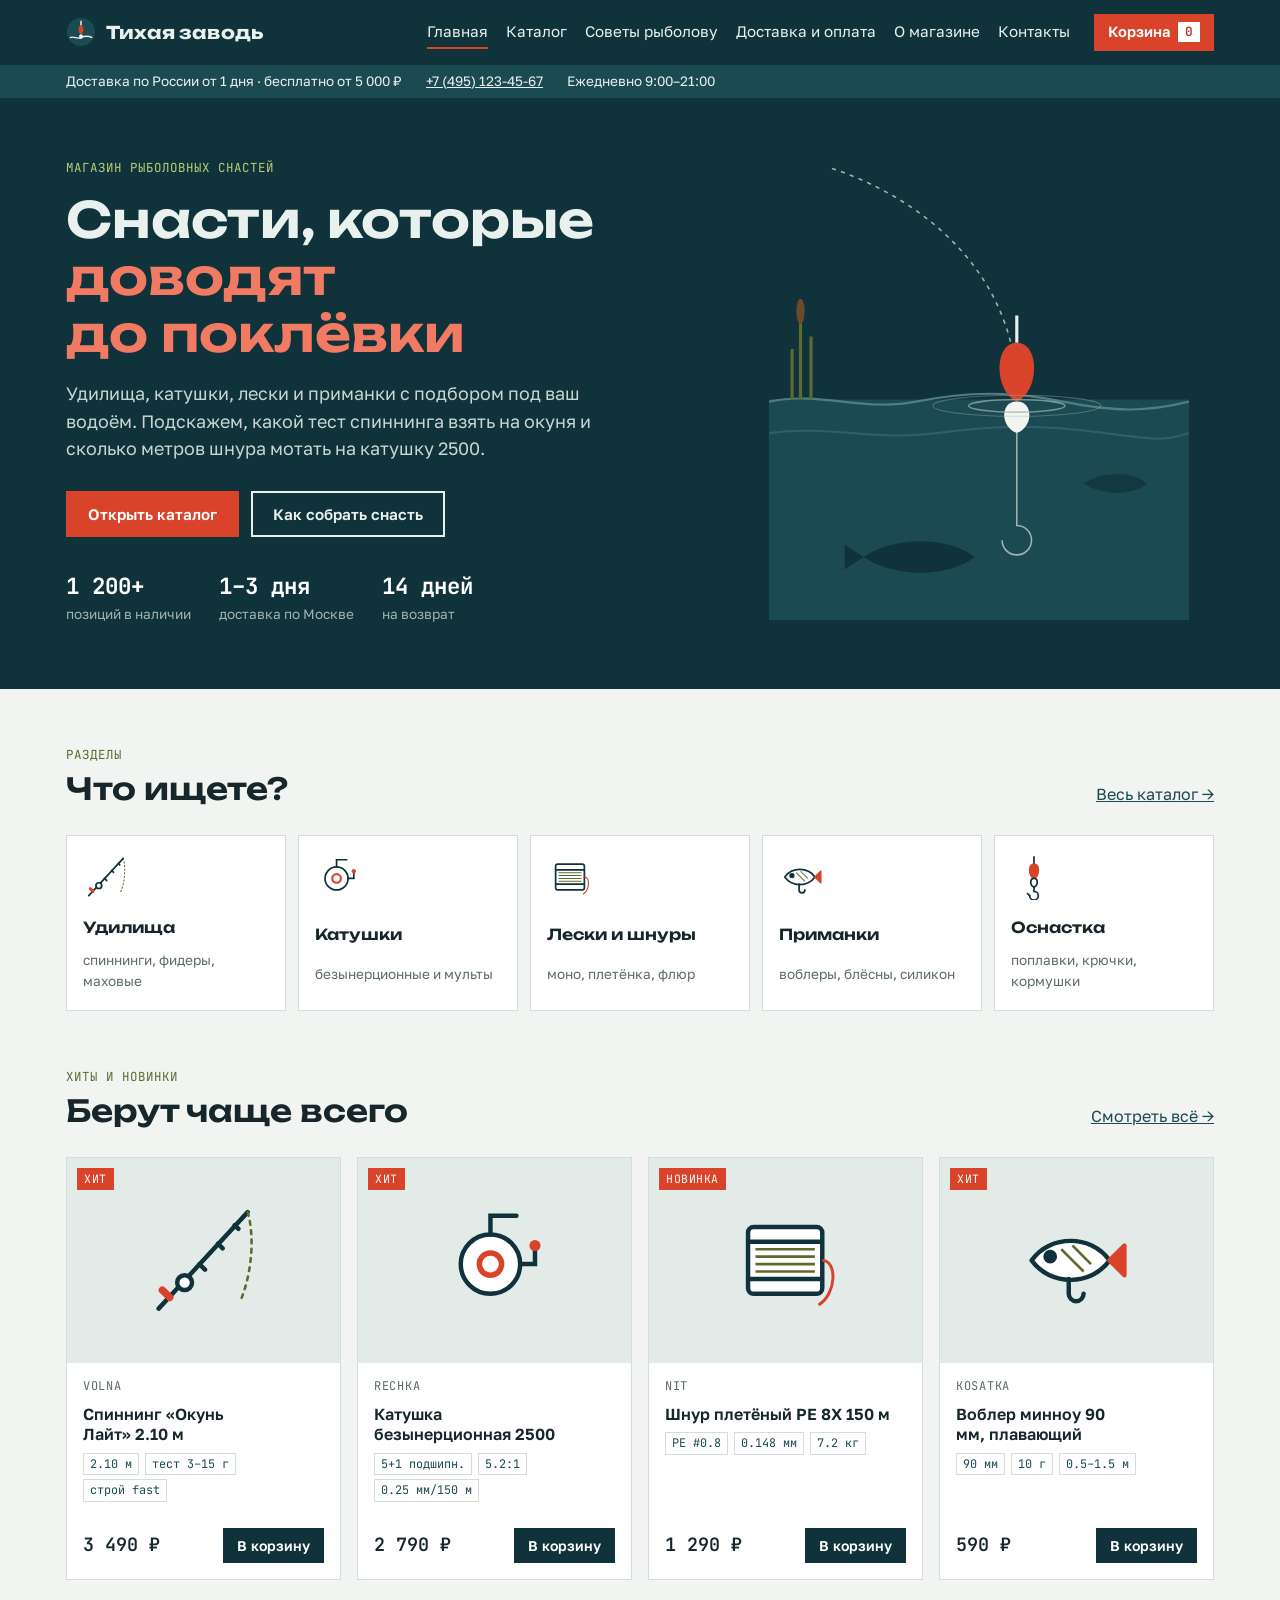
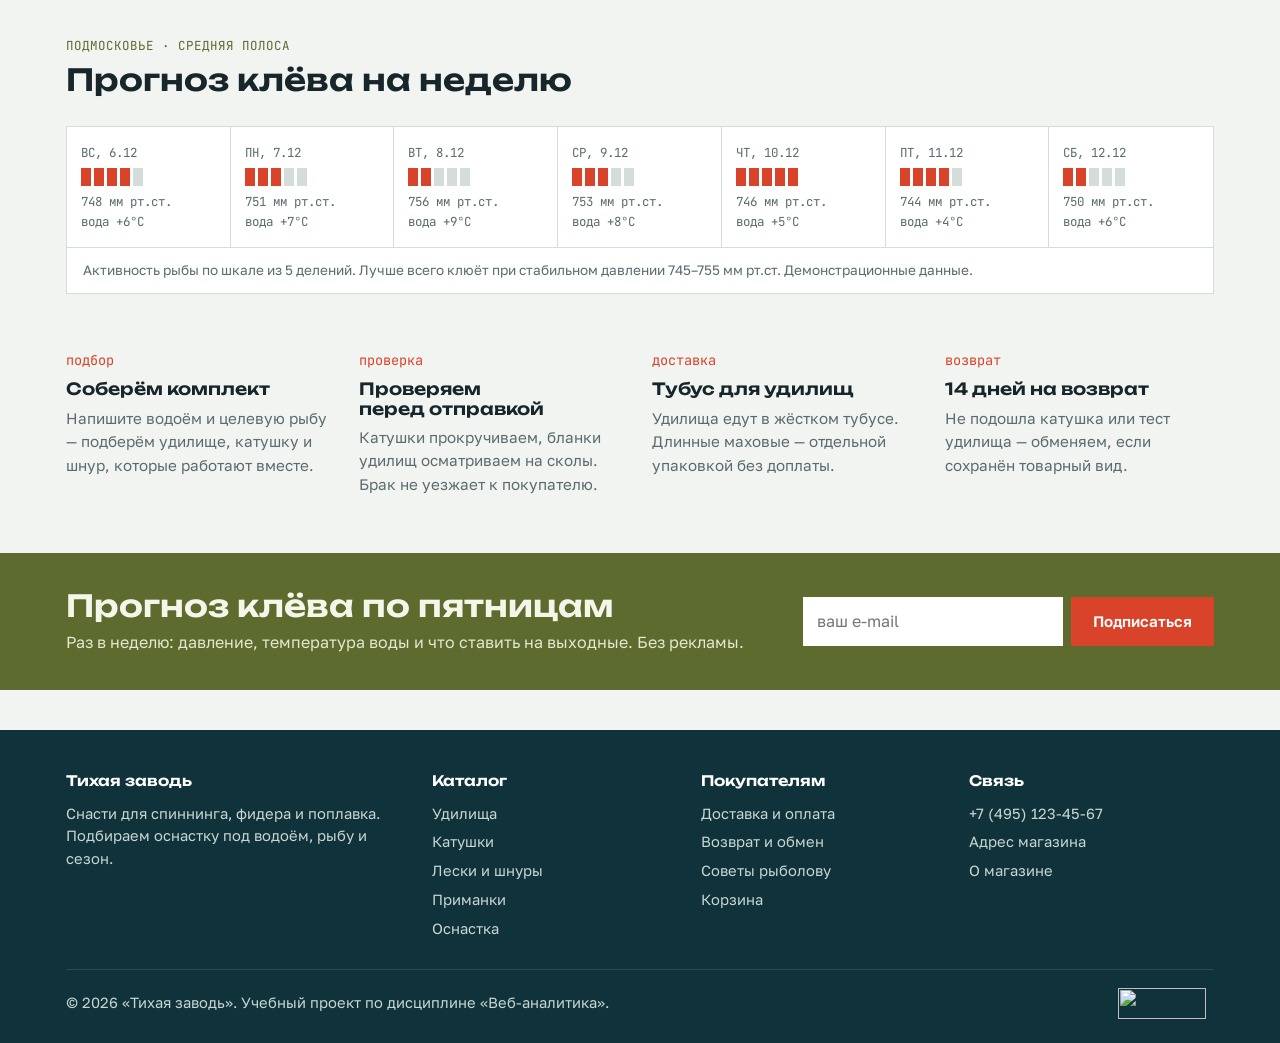
==== index.html @ aa5f996b "Add files via upload" ====
<!DOCTYPE html>
<html lang="ru">
<head>
<meta charset="utf-8">
<meta name="viewport" content="width=device-width, initial-scale=1, viewport-fit=cover">
<meta name="claude:viewport-fit-sides" content="cover">
<title>Тихая заводь — рыболовные снасти</title>
<meta name="description" content="Интернет-магазин рыболовных снастей: удилища, катушки, лески, приманки, оснастка.">
<link rel="preconnect" href="https://fonts.googleapis.com">
<link rel="preconnect" href="https://fonts.gstatic.com" crossorigin>
<link rel="stylesheet" href="https://fonts.googleapis.com/css2?family=Golos+Text:wght@400;500;600&family=JetBrains+Mono:wght@400;600&family=Unbounded:wght@600;700&display=swap">
<link rel="stylesheet" href="css/style.css">
<script src="js/analytics.js"></script>
</head>
<body>
<header class="topbar" data-analytics-block="header">
  <div class="wrap">
    <a class="logo" href="index.html"><svg viewBox="0 0 32 32" aria-hidden="true"><circle cx="16" cy="16" r="15" fill="#1b4a52"/><path d="M16 4v5" stroke="#e9f1ef" stroke-width="1.6"/><path d="M16 9c-3.5 0-3.5 8 0 9.5 3.5-1.5 3.5-9.5 0-9.5z" fill="#d9432a"/><path d="M16 18.5c-2.6 0-2.6 4.5 0 5 2.6-.5 2.6-5 0-5z" fill="#fff"/><path d="M4 22c4-2 8 2 12 0s8-2 12 0" stroke="#e9f1ef" stroke-width="1.4" fill="none"/></svg>Тихая заводь</a>
    <nav class="nav" aria-label="Основное меню"><a href="index.html" aria-current="page">Главная</a><a href="catalog.html">Каталог</a><a href="blog.html">Советы рыболову</a><a href="delivery.html">Доставка и оплата</a><a href="about.html">О магазине</a><a href="contacts.html">Контакты</a></nav>
    <a class="cart-link" href="cart.html" data-cart-link>Корзина <span class="cart-count" data-cart-count>0</span></a>
  </div>
</header>
<div class="subbar"><div class="wrap"><span>Доставка по России от 1 дня · бесплатно от 5 000 ₽</span><a href="tel:+74951234567" data-place="subbar">+7 (495) 123-45-67</a><span>Ежедневно 9:00–21:00</span></div></div>
<main>
<section class="hero" data-analytics-block="hero"><div class="wrap">
<div>
<span class="eyebrow" style="color:#b9cc7a">Магазин рыболовных снастей</span>
<h1 style="margin-top:12px">Снасти, которые <span>доводят до поклёвки</span></h1>
<p class="lead">Удилища, катушки, лески и приманки с подбором под ваш водоём. Подскажем, какой тест спиннинга взять на окуня и сколько метров шнура мотать на катушку 2500.</p>
<div class="actions"><a class="btn" href="catalog.html">Открыть каталог</a><a class="btn ghost" href="blog.html">Как собрать снасть</a></div>
<div class="hero-facts"><div><b>1 200+</b><span>позиций в наличии</span></div><div><b>1–3 дня</b><span>доставка по Москве</span></div><div><b>14 дней</b><span>на возврат</span></div></div>
</div>
<svg class="hero-art" viewBox="0 0 400 440" aria-hidden="true">
<rect x="0" y="230" width="400" height="210" fill="#1b4a52"/>
<path d="M0 232 C50 222 90 242 140 232 S230 222 280 232 S360 242 400 232" stroke="#4f7d84" stroke-width="2" fill="none"/>
<path d="M0 262 C60 254 100 270 160 262 S260 254 320 262 S380 268 400 262" stroke="#2f6068" stroke-width="2" fill="none"/>
<path d="M60 10 C150 40 230 110 236 214" stroke="#9fb4b0" stroke-width="1.5" fill="none" stroke-dasharray="4 5"/>
<g class="float-bob">
<path d="M236 150 V176" stroke="#e9f1ef" stroke-width="3"/>
<path d="M236 176 C214 176 214 222 236 232 C258 222 258 176 236 176 Z" fill="#d9432a"/>
<path d="M236 232 C220 232 220 256 236 262 C252 256 252 232 236 232 Z" fill="#f2f4f1"/>
</g>
<ellipse cx="236" cy="236" rx="46" ry="6" fill="none" stroke="#9fb4b0" stroke-width="1.5" opacity=".7"/>
<ellipse cx="236" cy="236" rx="80" ry="10" fill="none" stroke="#9fb4b0" stroke-width="1" opacity=".4"/>
<path d="M236 262 V350 a14 14 0 1 1 -14 14" stroke="#9fb4b0" stroke-width="1.5" fill="none"/>
<path d="M90 380 C120 360 170 360 196 380 C170 400 120 400 90 380 Z" fill="#10323a"/><path d="M90 380 l-18 -12 v24 Z" fill="#10323a"/>
<path d="M300 310 C318 298 346 298 360 310 C346 322 318 322 300 310 Z" fill="#10323a" opacity=".7"/>
<path d="M30 230 V150 M40 230 V170 M22 230 V182" stroke="#5d6b2f" stroke-width="3"/><ellipse cx="30" cy="146" rx="4" ry="12" fill="#6b4a2a"/>
</svg>
</div></section>

<section class="section" data-analytics-block="categories"><div class="wrap">
<div class="section-head"><div><span class="eyebrow">Разделы</span><h2>Что ищете?</h2></div><a href="catalog.html">Весь каталог →</a></div>
<div class="cats"><a class="cat" href="catalog.html#rods" data-analytics-block="category-rods"><span data-icon="rods"></span><b>Удилища</b><span>спиннинги, фидеры, маховые</span></a><a class="cat" href="catalog.html#reels" data-analytics-block="category-reels"><span data-icon="reels"></span><b>Катушки</b><span>безынерционные и мульты</span></a><a class="cat" href="catalog.html#lines" data-analytics-block="category-lines"><span data-icon="lines"></span><b>Лески и шнуры</b><span>моно, плетёнка, флюр</span></a><a class="cat" href="catalog.html#lures" data-analytics-block="category-lures"><span data-icon="lures"></span><b>Приманки</b><span>воблеры, блёсны, силикон</span></a><a class="cat" href="catalog.html#tackle" data-analytics-block="category-tackle"><span data-icon="tackle"></span><b>Оснастка</b><span>поплавки, крючки, кормушки</span></a></div>
</div></section>

<section class="section" style="padding-top:0" data-analytics-block="hits"><div class="wrap">
<div class="section-head"><div><span class="eyebrow">Хиты и новинки</span><h2>Берут чаще всего</h2></div><a href="catalog.html">Смотреть всё →</a></div>
<div class="grid" id="hits"></div>
</div></section>

<section class="section" style="padding-top:0" data-analytics-block="forecast"><div class="wrap">
<div class="section-head"><div><span class="eyebrow">Подмосковье · средняя полоса</span><h2>Прогноз клёва на неделю</h2></div></div>
<div class="forecast"><div class="forecast-row" id="forecast"></div>
<p class="forecast-note">Активность рыбы по шкале из 5 делений. Лучше всего клюёт при стабильном давлении 745–755 мм рт.ст. Демонстрационные данные.</p></div>
</div></section>

<section class="section" style="padding-top:0" data-analytics-block="perks"><div class="wrap">
<div class="perks">
<div class="perk"><span class="num">подбор</span><h3>Соберём комплект</h3><p>Напишите водоём и целевую рыбу — подберём удилище, катушку и шнур, которые работают вместе.</p></div>
<div class="perk"><span class="num">проверка</span><h3>Проверяем перед отправкой</h3><p>Катушки прокручиваем, бланки удилищ осматриваем на сколы. Брак не уезжает к покупателю.</p></div>
<div class="perk"><span class="num">доставка</span><h3>Тубус для удилищ</h3><p>Удилища едут в жёстком тубусе. Длинные маховые — отдельной упаковкой без доплаты.</p></div>
<div class="perk"><span class="num">возврат</span><h3>14 дней на возврат</h3><p>Не подошла катушка или тест удилища — обменяем, если сохранён товарный вид.</p></div>
</div></div></section>

<section class="band" data-analytics-block="subscribe"><div class="wrap">
<div><h2>Прогноз клёва по пятницам</h2><p>Раз в неделю: давление, температура воды и что ставить на выходные. Без рекламы.</p></div>
<form class="subscribe" id="subscribe-form"><input id="sub-email" aria-label="E-mail" type="email" required placeholder="ваш e-mail"><button class="btn" type="submit">Подписаться</button></form>
</div></section>
</main>
<footer class="footer" data-analytics-block="footer">
  <div class="wrap">
    <div class="footer-cols">
      <div><h4>Тихая заводь</h4><p>Снасти для спиннинга, фидера и поплавка. Подбираем оснастку под водоём, рыбу и сезон.</p></div>
      <div><h4>Каталог</h4><a href="catalog.html#rods">Удилища</a><a href="catalog.html#reels">Катушки</a><a href="catalog.html#lines">Лески и шнуры</a><a href="catalog.html#lures">Приманки</a><a href="catalog.html#tackle">Оснастка</a></div>
      <div><h4>Покупателям</h4><a href="delivery.html">Доставка и оплата</a><a href="delivery.html#return">Возврат и обмен</a><a href="blog.html">Советы рыболову</a><a href="cart.html">Корзина</a></div>
      <div><h4>Связь</h4><a href="tel:+74951234567" data-place="footer">+7 (495) 123-45-67</a><a href="contacts.html">Адрес магазина</a><a href="about.html">О магазине</a></div>
    </div>
    <div class="footer-bottom">
      <span>© 2026 «Тихая заводь». Учебный проект по дисциплине «Веб-аналитика».</span>
      <div class="counters" id="counters" aria-label="Счётчики посещаемости">
        <!--LiveInternet counter--><a href="https://www.liveinternet.ru/click" target="_blank" rel="noopener"><img id="licnt8C2A" width="88" height="31" style="border:0" title="LiveInternet: показано число просмотров за 24 часа, посетителей за 24 часа и за сегодня" src="[data-uri]" alt=""/></a><script>(function(d,s){d.getElementById("licnt8C2A").src="https://counter.yadro.ru/hit?t14.6;r"+escape(d.referrer)+((typeof(s)=="undefined")?"":";s"+s.width+"*"+s.height+"*"+(s.colorDepth?s.colorDepth:s.pixelDepth))+";u"+escape(d.URL)+";h"+escape(d.title.substring(0,150))+";"+Math.random()})(document,screen)</script><!--/LiveInternet-->
        <div id="top100_widget"></div>
      </div>
    </div>
  </div>
</footer>
<script src="js/data.js"></script>
<script src="js/main.js"></script>
</body>
</html>
---- css/style.css ----
/* Layout: тёмная «озёрная» шапка, светлая бумага, поплавково-красный акцент; жёсткие углы, сетки на grid */
:root {
  --lake: #10323a;
  --lake-2: #1b4a52;
  --reed: #5d6b2f;
  --float: #d9432a;
  --float-dark: #b5341f;
  --paper: #f2f4f1;
  --card: #ffffff;
  --ink: #17262a;
  --muted: #5b6b6e;
  --line: #d5ddda;
  --on-lake: #e9f1ef;
  --font-display: "Unbounded", "Arial Black", system-ui, sans-serif;
  --font-body: "Golos Text", "Segoe UI", system-ui, sans-serif;
  --font-mono: "JetBrains Mono", ui-monospace, Consolas, monospace;
  --wrap: 1180px;
  color-scheme: light;
}
*, *::before, *::after { box-sizing: border-box; }
html { scroll-behavior: smooth; }
@media (prefers-reduced-motion: reduce) { html { scroll-behavior: auto; } * { transition: none !important; animation: none !important; } }
body {
  margin: 0; background: var(--paper); color: var(--ink);
  font-family: var(--font-body); font-size: 16px; line-height: 1.55;
}
img, svg { max-width: 100%; }
a { color: var(--lake-2); }
a:focus-visible, button:focus-visible, input:focus-visible, select:focus-visible, textarea:focus-visible {
  outline: 3px solid var(--float); outline-offset: 2px;
}
.wrap {
  max-width: var(--wrap); margin: 0 auto;
  padding-left: max(16px, env(safe-area-inset-left, 0px));
  padding-right: max(16px, env(safe-area-inset-right, 0px));
}
h1, h2, h3 { font-family: var(--font-display); font-weight: 600; line-height: 1.15; text-wrap: balance; margin: 0; }
h1 { font-size: clamp(1.8rem, 4.5vw, 3.1rem); }
h2 { font-size: clamp(1.35rem, 2.6vw, 1.9rem); }
h3 { font-size: 1.05rem; }
p { margin: 0; }
.eyebrow { font-family: var(--font-mono); font-size: .78rem; letter-spacing: .08em; text-transform: uppercase; color: var(--reed); }
.mono { font-family: var(--font-mono); font-variant-numeric: tabular-nums; }

/* ---------- Шапка ---------- */
body::before { content: ""; position: fixed; inset: 0 0 auto; height: env(safe-area-inset-top, 0px); z-index: 10; background: var(--lake); }
.topbar { background: var(--lake); color: var(--on-lake); position: sticky; top: env(safe-area-inset-top, 0px); z-index: 5; }
.topbar .wrap { display: flex; align-items: center; gap: 24px; padding-block: 14px; flex-wrap: wrap; }
.logo { display: flex; align-items: center; gap: 10px; color: var(--on-lake); text-decoration: none; font-family: var(--font-display); font-weight: 700; font-size: 1.1rem; letter-spacing: .01em; }
.logo svg { width: 30px; height: 30px; flex: none; }
.nav { display: flex; gap: 4px 18px; flex-wrap: wrap; margin-left: auto; }
.nav a { color: var(--on-lake); text-decoration: none; font-size: .95rem; padding: 4px 0; border-bottom: 2px solid transparent; }
.nav a:hover { border-color: rgba(233,241,239,.5); }
.nav a[aria-current="page"] { border-color: var(--float); }
.cart-link { display: inline-flex; align-items: center; gap: 8px; background: var(--float); color: #fff; text-decoration: none; padding: 7px 14px; font-weight: 600; font-size: .92rem; }
.cart-link:hover { background: var(--float-dark); }
.cart-count { font-family: var(--font-mono); background: #fff; color: var(--float-dark); min-width: 22px; text-align: center; padding: 0 5px; font-size: .8rem; }
.subbar { background: var(--lake-2); color: var(--on-lake); font-size: .85rem; }
.subbar .wrap { display: flex; gap: 8px 24px; flex-wrap: wrap; padding-block: 6px; }
.subbar a { color: var(--on-lake); }

/* ---------- Общие блоки ---------- */
main { display: block; }
.section { padding-block: 56px; }
.section-head { display: flex; align-items: end; justify-content: space-between; gap: 16px; flex-wrap: wrap; margin-bottom: 28px; }
.section-head > div { display: grid; gap: 8px; }
.page-head { background: var(--lake); color: var(--on-lake); }
.page-head .wrap { padding-block: 44px 40px; display: grid; gap: 12px; }
.page-head .eyebrow { color: #b9cc7a; }
.page-head p { max-width: 62ch; color: #c8d6d3; }
.crumbs { font-size: .85rem; color: #9fb4b0; }
.crumbs a { color: #c8d6d3; }

.btn { display: inline-flex; align-items: center; justify-content: center; gap: 8px; font: 600 .95rem var(--font-body); padding: 12px 20px; border: 2px solid var(--float); background: var(--float); color: #fff; text-decoration: none; cursor: pointer; }
.btn:hover { background: var(--float-dark); border-color: var(--float-dark); }
.btn.ghost { background: transparent; color: inherit; border-color: currentColor; }
.btn.ghost:hover { background: rgba(255,255,255,.08); }
.btn.small { padding: 8px 14px; font-size: .88rem; }

/* ---------- Главная ---------- */
.hero { background: var(--lake); color: var(--on-lake); position: relative; overflow: hidden; }
.hero .wrap { display: grid; grid-template-columns: 1.15fr .85fr; gap: 40px; align-items: center; padding-block: 56px 64px; }
.hero h1 span { color: #f07a62; }
.hero p.lead { font-size: 1.12rem; color: #c8d6d3; max-width: 52ch; margin-top: 18px; }
.hero .actions { display: flex; gap: 12px; flex-wrap: wrap; margin-top: 28px; }
.hero-art { width: 100%; max-width: 420px; justify-self: center; aspect-ratio: 1 / 1.1; }
.hero-art .float-bob { animation: bob 3.2s ease-in-out infinite; transform-origin: 50% 50%; }
@keyframes bob { 0%,100% { transform: translateY(0); } 50% { transform: translateY(7px); } }
.hero-facts { display: flex; gap: 28px; flex-wrap: wrap; margin-top: 32px; }
.hero-facts div { display: grid; }
.hero-facts b { font-family: var(--font-mono); font-size: 1.4rem; color: #fff; font-variant-numeric: tabular-nums; }
.hero-facts span { font-size: .85rem; color: #9fb4b0; }

.cats { display: grid; grid-template-columns: repeat(5, 1fr); gap: 12px; }
.cat { background: var(--card); border: 1px solid var(--line); padding: 18px 16px; text-decoration: none; color: var(--ink); display: grid; gap: 10px; transition: border-color .15s, transform .15s; }
.cat:hover { border-color: var(--lake-2); transform: translateY(-2px); }
.cat svg { width: 46px; height: 46px; }
.cat b { font-family: var(--font-display); font-weight: 600; font-size: .95rem; }
.cat span { font-size: .85rem; color: var(--muted); }

.forecast { background: var(--card); border: 1px solid var(--line); }
.forecast-row { display: grid; grid-template-columns: repeat(7, minmax(92px, 1fr)); overflow-x: auto; }
.fday { padding: 16px 14px; border-right: 1px solid var(--line); display: grid; gap: 6px; }
.fday:last-child { border-right: 0; }
.fday .d { font-family: var(--font-mono); font-size: .78rem; color: var(--muted); text-transform: uppercase; }
.fday .bite { display: flex; gap: 3px; }
.fday .bite i { width: 10px; height: 18px; background: var(--line); display: block; }
.fday .bite i.on { background: var(--float); }
.fday .meta { font-family: var(--font-mono); font-size: .78rem; color: var(--muted); font-variant-numeric: tabular-nums; }
.forecast-note { padding: 12px 16px; border-top: 1px solid var(--line); font-size: .85rem; color: var(--muted); }

.perks { display: grid; grid-template-columns: repeat(4, 1fr); gap: 24px; }
.perk { display: grid; gap: 8px; align-content: start; }
.perk .num { font-family: var(--font-mono); color: var(--float); font-size: .85rem; }
.perk p { color: var(--muted); font-size: .95rem; }

.band { background: var(--reed); color: #f4f6ea; }
.band .wrap { display: grid; grid-template-columns: 1fr auto; gap: 24px; align-items: center; padding-block: 36px; }
.band p { color: #e3e8cf; margin-top: 6px; }
.subscribe { display: flex; gap: 8px; flex-wrap: wrap; }
.subscribe input { padding: 12px 14px; border: 0; min-width: 0; width: 260px; max-width: 100%; font: inherit; }

/* ---------- Карточки товаров ---------- */
.grid { display: grid; grid-template-columns: repeat(auto-fill, minmax(240px, 1fr)); gap: 16px; }
.product { background: var(--card); border: 1px solid var(--line); display: grid; grid-template-rows: auto 1fr auto; }
.product .pic { background: #e3ebe8; aspect-ratio: 4 / 3; display: grid; place-items: center; position: relative; }
.product .pic svg { width: 58%; height: 58%; }
.product .tag { position: absolute; top: 10px; left: 10px; background: var(--float); color: #fff; font-family: var(--font-mono); font-size: .72rem; padding: 2px 7px; text-transform: uppercase; letter-spacing: .05em; }
.product .body { padding: 14px 16px; display: grid; gap: 8px; align-content: start; }
.product .brand { font-family: var(--font-mono); font-size: .75rem; color: var(--muted); text-transform: uppercase; letter-spacing: .06em; }
.product h3 { font-family: var(--font-body); font-weight: 600; font-size: 1rem; line-height: 1.3; }
.specs { display: flex; flex-wrap: wrap; gap: 4px 6px; }
.specs span { font-family: var(--font-mono); font-size: .74rem; border: 1px solid var(--line); padding: 1px 6px; color: var(--lake-2); font-variant-numeric: tabular-nums; }
.product .foot { display: flex; align-items: center; justify-content: space-between; gap: 10px; padding: 12px 16px 16px; }
.price { font-family: var(--font-mono); font-weight: 600; font-size: 1.15rem; font-variant-numeric: tabular-nums; }
.add-btn { font: 600 .88rem var(--font-body); background: var(--lake); color: #fff; border: 0; padding: 9px 14px; cursor: pointer; }
.add-btn:hover { background: var(--lake-2); }
.add-btn.added { background: var(--reed); }

.filters { display: flex; flex-wrap: wrap; gap: 8px; margin-bottom: 20px; }
.filters a { text-decoration: none; color: var(--ink); border: 1px solid var(--line); background: var(--card); padding: 7px 14px; font-size: .92rem; }
.filters a.active { background: var(--lake); border-color: var(--lake); color: #fff; }
.toolbar { display: flex; justify-content: space-between; align-items: center; gap: 12px; flex-wrap: wrap; margin-bottom: 16px; color: var(--muted); font-size: .9rem; }
.toolbar select { font: inherit; padding: 6px 8px; border: 1px solid var(--line); background: var(--card); }

/* ---------- Корзина / формы ---------- */
.two-col { display: grid; grid-template-columns: 1.4fr 1fr; gap: 32px; align-items: start; }
.two-col > * { min-width: 0; }
.table-wrap { overflow-x: auto; background: var(--card); border: 1px solid var(--line); }
table { width: 100%; border-collapse: collapse; font-size: .95rem; }
th, td { text-align: left; padding: 12px 10px; border-bottom: 1px solid var(--line); vertical-align: middle; }
th { font-family: var(--font-mono); font-size: .75rem; text-transform: uppercase; letter-spacing: .06em; color: var(--muted); font-weight: 500; }
td.num, th.num { text-align: right; font-family: var(--font-mono); font-variant-numeric: tabular-nums; white-space: nowrap; }
.qty { display: inline-flex; align-items: center; border: 1px solid var(--line); }
.qty button { width: 30px; height: 30px; border: 0; background: var(--paper); cursor: pointer; font-size: 1rem; }
.qty span { min-width: 32px; text-align: center; font-family: var(--font-mono); }
.rm { background: none; border: 0; color: var(--float-dark); cursor: pointer; font-size: .85rem; text-decoration: underline; }
.total-row td { font-weight: 600; border-bottom: 0; }
.empty { padding: 32px; text-align: center; color: var(--muted); display: grid; gap: 14px; justify-items: center; }

.panel { background: var(--card); border: 1px solid var(--line); padding: 22px; display: grid; gap: 14px; }
.field { display: grid; gap: 5px; }
.field label { font-size: .85rem; font-weight: 600; }
.field input, .field select, .field textarea { font: inherit; padding: 10px 12px; border: 1px solid #b9c6c2; background: #fff; width: 100%; }
.field textarea { min-height: 90px; resize: vertical; }
.radio-row { display: grid; gap: 8px; }
.radio-row input { width: auto; flex: none; margin: 0; }
.radio-row label { display: flex; gap: 8px; align-items: center; font-weight: 400; font-size: .95rem; }
.form-note { font-size: .82rem; color: var(--muted); }
.success { background: #e8efd8; border: 1px solid #b8c88a; padding: 14px 16px; color: #3d4a17; }
.error-msg { color: var(--float-dark); font-size: .85rem; }

/* ---------- Текстовые страницы ---------- */
.prose { max-width: 70ch; display: grid; gap: 14px; }
.prose h2 { margin-top: 18px; }
.prose ul { margin: 0; padding-left: 20px; display: grid; gap: 6px; }
.articles { display: grid; grid-template-columns: 240px 1fr; gap: 40px; align-items: start; }
.articles > * { min-width: 0; }
.toc { position: sticky; top: 90px; display: grid; gap: 4px; border-left: 2px solid var(--line); padding-left: 14px; }
.toc a { text-decoration: none; color: var(--muted); font-size: .92rem; padding: 3px 0; }
.toc a:hover { color: var(--ink); }
.article { background: var(--card); border: 1px solid var(--line); padding: 28px; display: grid; gap: 12px; scroll-margin-top: 90px; }
.article + .article { margin-top: 18px; }
.article .meta { font-family: var(--font-mono); font-size: .78rem; color: var(--muted); }
.callout { border-left: 3px solid var(--reed); background: #eef2e4; padding: 12px 16px; font-size: .95rem; }

.cards-3 { display: grid; grid-template-columns: repeat(3, 1fr); gap: 16px; }
.info-card { background: var(--card); border: 1px solid var(--line); padding: 22px; display: grid; gap: 8px; align-content: start; }
.info-card .mono { color: var(--float-dark); font-weight: 600; }
details { background: var(--card); border: 1px solid var(--line); padding: 14px 18px; }
details + details { margin-top: 8px; }
summary { cursor: pointer; font-weight: 600; }
details p { margin-top: 10px; color: var(--muted); }

.contact-list { display: grid; gap: 14px; }
.contact-list div { display: grid; gap: 2px; }
.contact-list span { font-size: .8rem; color: var(--muted); text-transform: uppercase; letter-spacing: .06em; font-family: var(--font-mono); }
.contact-list a, .contact-list b { font-size: 1.1rem; font-weight: 600; color: var(--ink); text-decoration: none; }
.map { background: #dfe8e5; border: 1px solid var(--line); aspect-ratio: 16 / 9; width: 100%; display: block; }
.timeline { display: grid; gap: 0; border-left: 2px solid var(--line); margin-left: 6px; }
.timeline div { padding: 0 0 22px 22px; position: relative; display: grid; gap: 4px; }
.timeline div::before { content: ""; position: absolute; left: -7px; top: 5px; width: 12px; height: 12px; background: var(--float); border-radius: 50%; }
.timeline b { font-family: var(--font-mono); }

/* ---------- Подвал ---------- */
.footer { background: var(--lake); color: #c8d6d3; margin-top: 40px; font-size: .92rem; }
.footer .wrap { padding-block: 40px 24px; display: grid; gap: 28px; }
.footer-cols { display: grid; grid-template-columns: 1.4fr 1fr 1fr 1fr; gap: 24px; }
.footer-cols > div { display: grid; gap: 6px; align-content: start; }
.footer h4 { margin: 0 0 4px; font-family: var(--font-display); font-weight: 600; font-size: .9rem; color: #fff; }
.footer a { color: #c8d6d3; text-decoration: none; }
.footer a:hover { color: #fff; text-decoration: underline; }
.footer-bottom { display: flex; justify-content: space-between; align-items: center; gap: 16px; flex-wrap: wrap; border-top: 1px solid rgba(255,255,255,.12); padding-top: 18px; }
.counters { display: flex; gap: 8px; align-items: center; flex-wrap: wrap; min-height: 31px; }
.counters a, .counters img { display: block; }
.counters .slot { width: 88px; height: 31px; border: 1px dashed rgba(255,255,255,.3); display: grid; place-items: center; font-family: var(--font-mono); font-size: .62rem; color: #9fb4b0; text-align: center; line-height: 1.1; }

.toast { position: fixed; right: max(16px, env(safe-area-inset-right, 0px)); bottom: calc(16px + env(safe-area-inset-bottom, 0px)); background: var(--ink); color: #fff; padding: 12px 16px; font-size: .9rem; z-index: 20; max-width: calc(100% - 32px); }

/* ---------- Адаптив ---------- */
@media (max-width: 960px) {
  .hero .wrap, .two-col, .articles { grid-template-columns: 1fr; }
  .hero-art { max-width: 260px; }
  .cats { grid-template-columns: repeat(3, 1fr); }
  .perks, .footer-cols { grid-template-columns: repeat(2, 1fr); }
  .cards-3 { grid-template-columns: 1fr; }
  .band .wrap { grid-template-columns: 1fr; }
  .toc { position: static; }
}
@media (max-width: 560px) {
  .topbar .wrap { gap: 10px 16px; }
  .nav { margin-left: 0; width: 100%; order: 3; }
  .cats { grid-template-columns: repeat(2, 1fr); }
  .perks, .footer-cols { grid-template-columns: 1fr; }
  .section { padding-block: 40px; }
  .article { padding: 20px; }
}
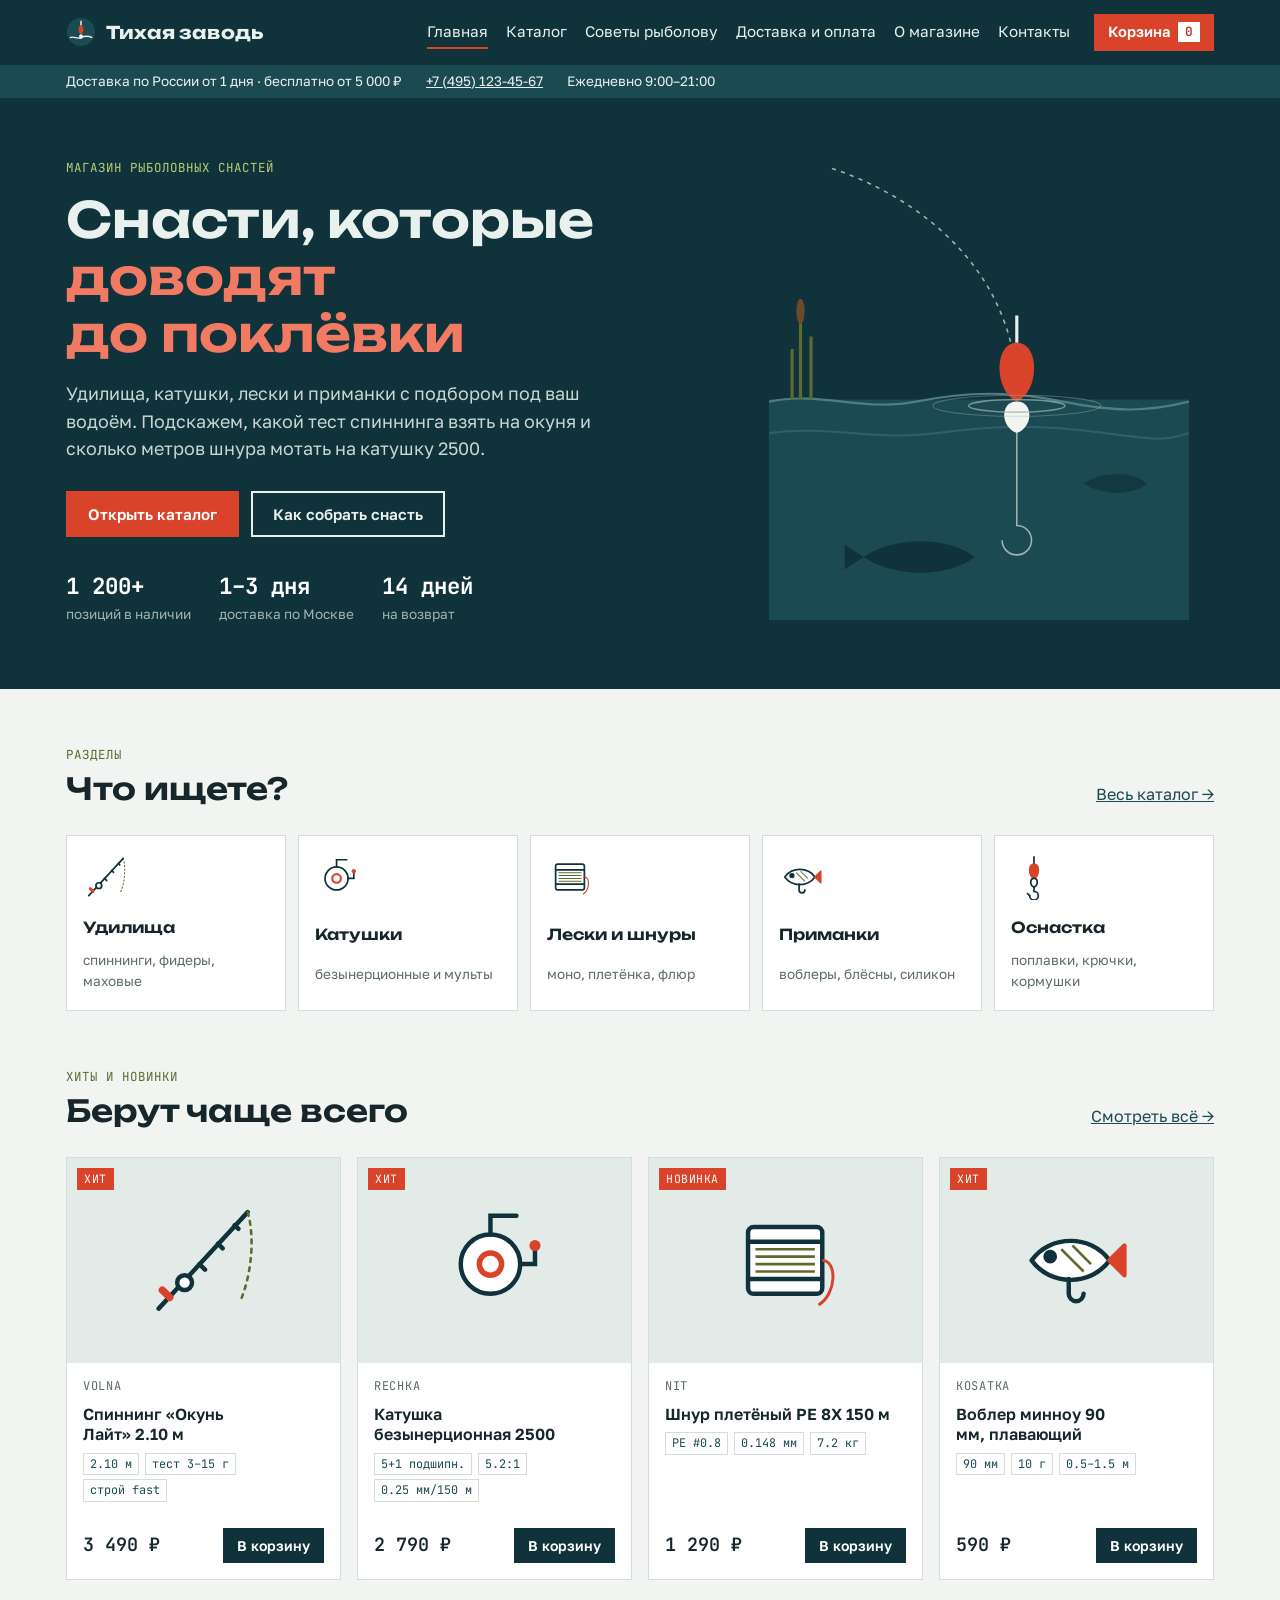
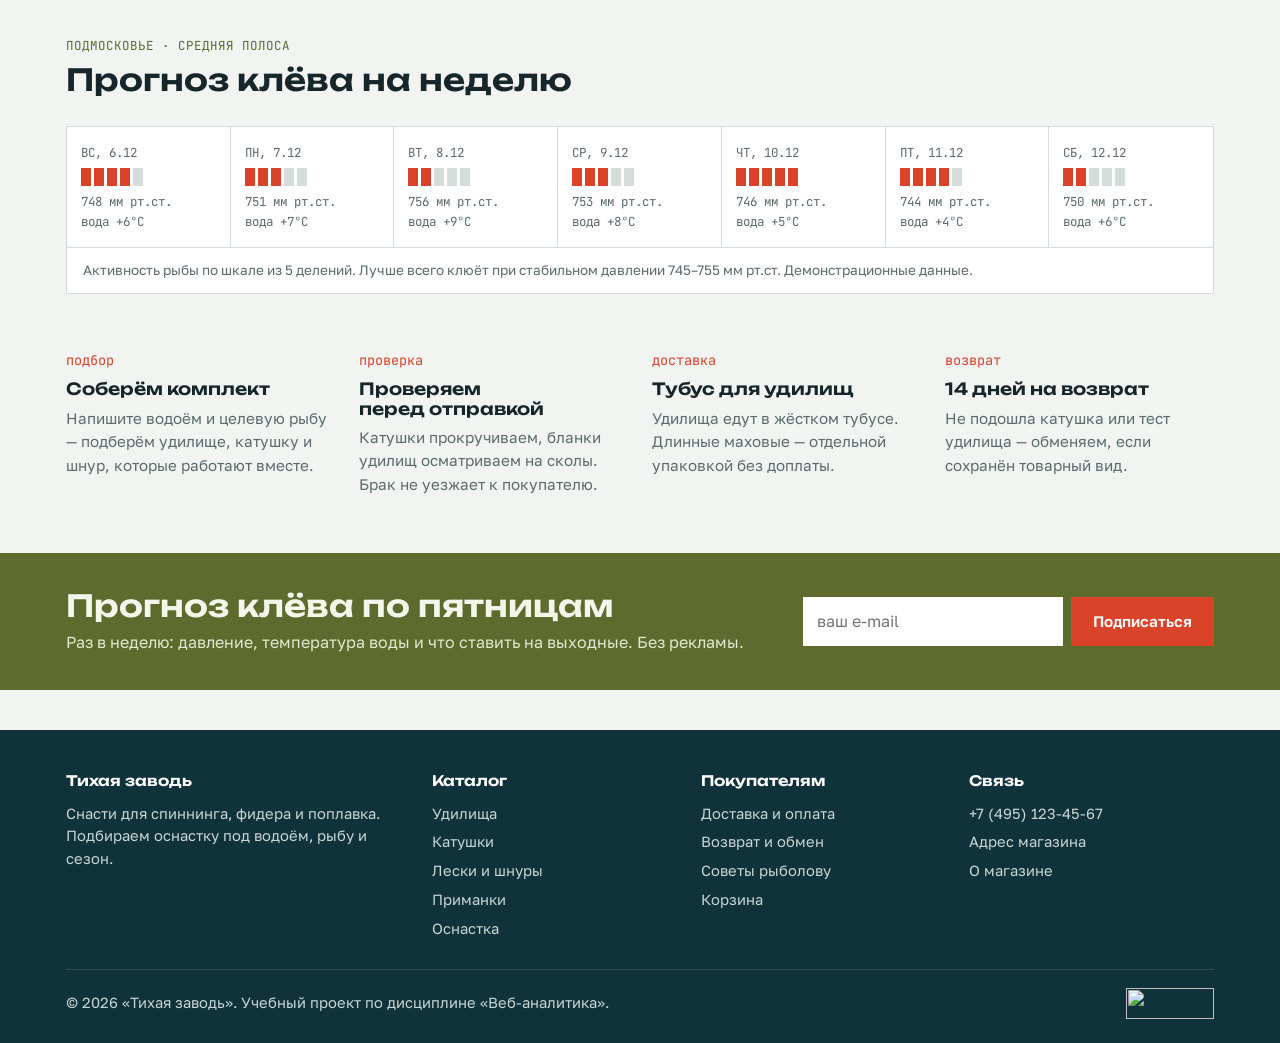
==== commit 01a5d8e2: "Add files via upload" ====
--- a/index.html
+++ b/index.html
@@ -13,6 +13,37 @@
 <script src="js/analytics.js"></script>
 </head>
 <body>
+<!-- Top100 (Kraken) Counter -->
+<script>
+    (function (w, d, c) {
+    (w[c] = w[c] || []).push(function() {
+        var options = {
+            project: 7753172,
+            attributes_dataset: [ "analytics-block" ],
+            trackHashes: true,
+        };
+        try {
+            w.top100Counter = new top100(options);
+        } catch(e) { }
+    });
+    var n = d.getElementsByTagName("script")[0],
+    s = d.createElement("script"),
+    f = function () { n.parentNode.insertBefore(s, n); };
+    s.type = "text/javascript";
+    s.async = true;
+    s.src =
+    (d.location.protocol == "https:" ? "https:" : "http:") +
+    "//st.top100.ru/top100/top100.js";
+
+    if (w.opera == "[object Opera]") {
+    d.addEventListener("DOMContentLoaded", f, false);
+} else { f(); }
+})(window, document, "_top100q");
+</script>
+<noscript>
+  <img src="//counter.rambler.ru/top100.cnt?pid=7753172" alt="Топ-100" />
+</noscript>
+<!-- END Top100 (Kraken) Counter -->
 <header class="topbar" data-analytics-block="header">
   <div class="wrap">
     <a class="logo" href="index.html"><svg viewBox="0 0 32 32" aria-hidden="true"><circle cx="16" cy="16" r="15" fill="#1b4a52"/><path d="M16 4v5" stroke="#e9f1ef" stroke-width="1.6"/><path d="M16 9c-3.5 0-3.5 8 0 9.5 3.5-1.5 3.5-9.5 0-9.5z" fill="#d9432a"/><path d="M16 18.5c-2.6 0-2.6 4.5 0 5 2.6-.5 2.6-5 0-5z" fill="#fff"/><path d="M4 22c4-2 8 2 12 0s8-2 12 0" stroke="#e9f1ef" stroke-width="1.4" fill="none"/></svg>Тихая заводь</a>
@@ -89,8 +120,16 @@
     <div class="footer-bottom">
       <span>© 2026 «Тихая заводь». Учебный проект по дисциплине «Веб-аналитика».</span>
       <div class="counters" id="counters" aria-label="Счётчики посещаемости">
-        <!--LiveInternet counter--><a href="https://www.liveinternet.ru/click" target="_blank" rel="noopener"><img id="licnt8C2A" width="88" height="31" style="border:0" title="LiveInternet: показано число просмотров за 24 часа, посетителей за 24 часа и за сегодня" src="[data-uri]" alt=""/></a><script>(function(d,s){d.getElementById("licnt8C2A").src="https://counter.yadro.ru/hit?t14.6;r"+escape(d.referrer)+((typeof(s)=="undefined")?"":";s"+s.width+"*"+s.height+"*"+(s.colorDepth?s.colorDepth:s.pixelDepth))+";u"+escape(d.URL)+";h"+escape(d.title.substring(0,150))+";"+Math.random()})(document,screen)</script><!--/LiveInternet-->
-        <div id="top100_widget"></div>
+        <!--LiveInternet counter--><a href="https://www.liveinternet.ru/click"
+target="_blank"><img id="licntB48A" width="88" height="31" style="border:0" 
+title="LiveInternet: показано число просмотров и посетителей за 24 часа"
+src="[data-uri]"
+alt=""/></a><script>(function(d,s){d.getElementById("licntB48A").src=
+"https://counter.yadro.ru/hit?t52.6;r"+escape(d.referrer)+
+((typeof(s)=="undefined")?"":";s"+s.width+"*"+s.height+"*"+
+(s.colorDepth?s.colorDepth:s.pixelDepth))+";u"+escape(d.URL)+
+";h"+escape(d.title.substring(0,150))+";"+Math.random()})
+(document,screen)</script><!--/LiveInternet-->
       </div>
     </div>
   </div>
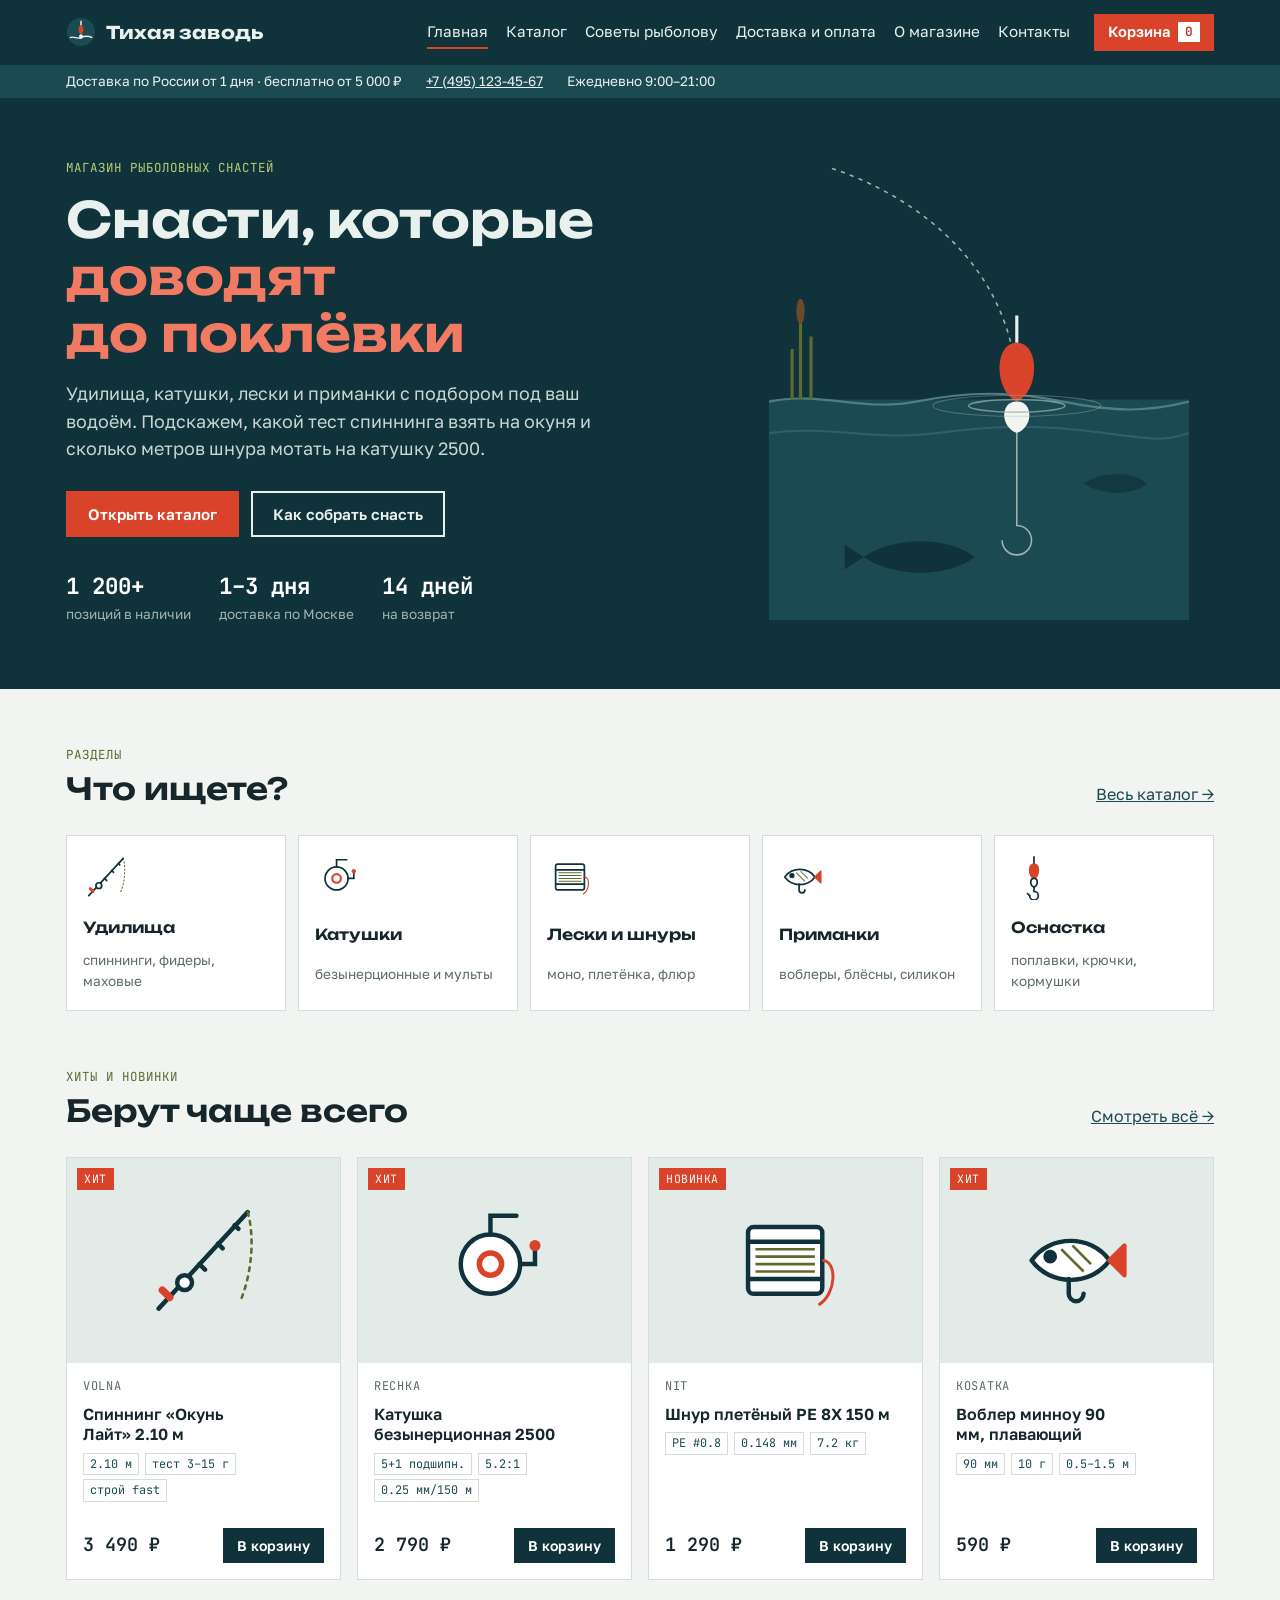
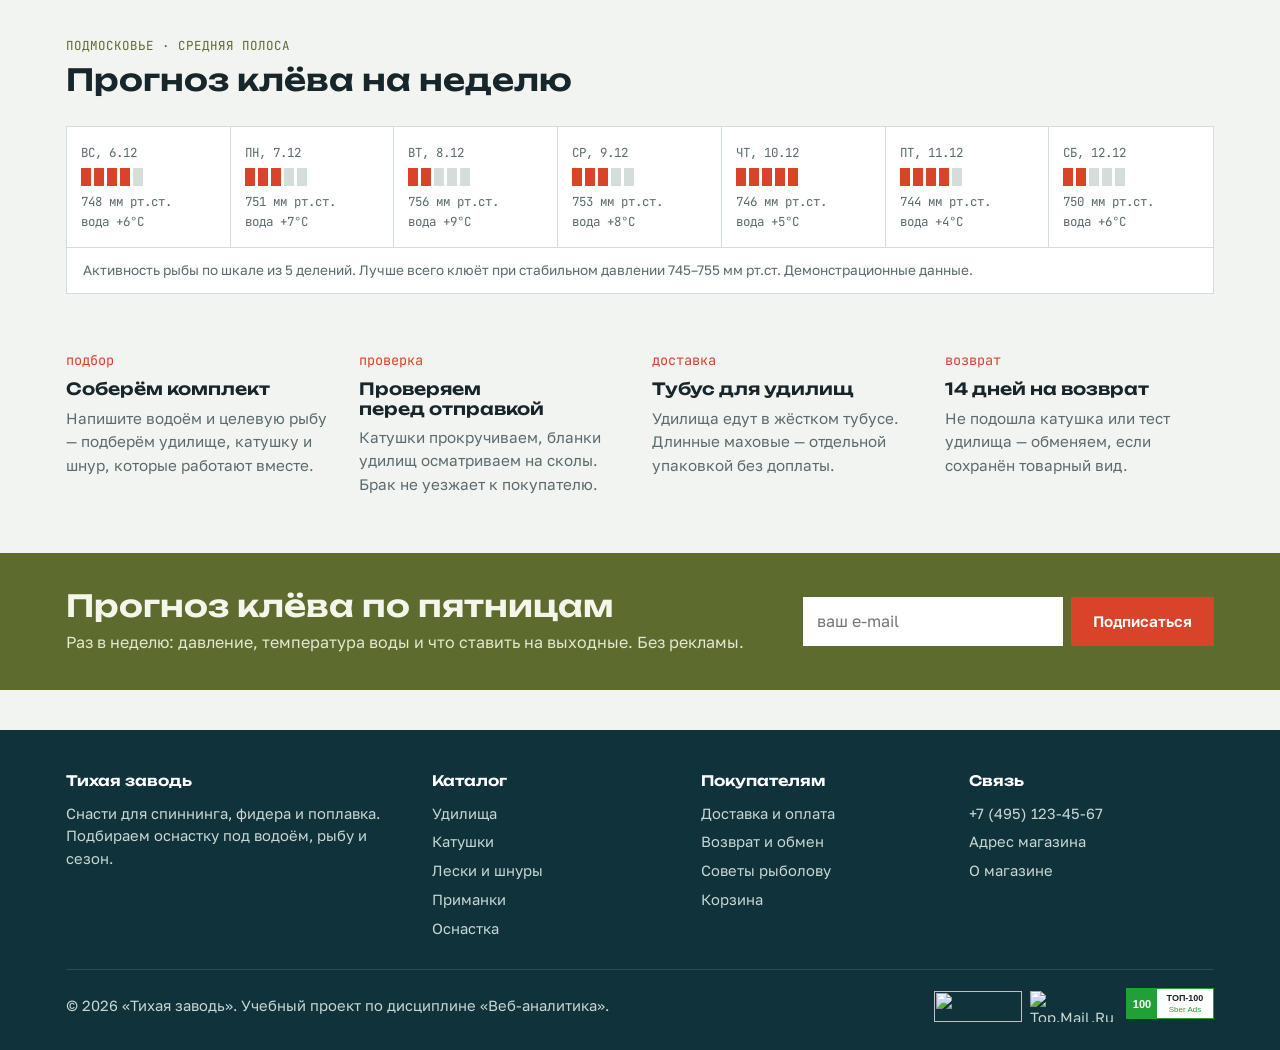
==== commit 57d5e725: "Add files via upload" ====
--- a/index.html
+++ b/index.html
@@ -44,6 +44,20 @@
   <img src="//counter.rambler.ru/top100.cnt?pid=7753172" alt="Топ-100" />
 </noscript>
 <!-- END Top100 (Kraken) Counter -->
+<!-- Top.Mail.Ru counter -->
+<script type="text/javascript">
+var _tmr = window._tmr || (window._tmr = []);
+_tmr.push({id: "3807149", type: "pageView", start: (new Date()).getTime()});
+(function (d, w, id) {
+  if (d.getElementById(id)) return;
+  var ts = d.createElement("script"); ts.type = "text/javascript"; ts.async = true; ts.id = id;
+  ts.src = "https://top-fwz1.mail.ru/js/code.js";
+  var f = function () {var s = d.getElementsByTagName("script")[0]; s.parentNode.insertBefore(ts, s);};
+  if (w.opera == "[object Opera]") { d.addEventListener("DOMContentLoaded", f, false); } else { f(); }
+})(document, window, "tmr-code");
+</script>
+<noscript><div><img src="https://top-fwz1.mail.ru/counter?id=3807149;js=na" style="position:absolute;left:-9999px;" alt="Top.Mail.Ru" /></div></noscript>
+<!-- /Top.Mail.Ru counter -->
 <header class="topbar" data-analytics-block="header">
   <div class="wrap">
     <a class="logo" href="index.html"><svg viewBox="0 0 32 32" aria-hidden="true"><circle cx="16" cy="16" r="15" fill="#1b4a52"/><path d="M16 4v5" stroke="#e9f1ef" stroke-width="1.6"/><path d="M16 9c-3.5 0-3.5 8 0 9.5 3.5-1.5 3.5-9.5 0-9.5z" fill="#d9432a"/><path d="M16 18.5c-2.6 0-2.6 4.5 0 5 2.6-.5 2.6-5 0-5z" fill="#fff"/><path d="M4 22c4-2 8 2 12 0s8-2 12 0" stroke="#e9f1ef" stroke-width="1.4" fill="none"/></svg>Тихая заводь</a>
@@ -130,6 +144,8 @@
 (s.colorDepth?s.colorDepth:s.pixelDepth))+";u"+escape(d.URL)+
 ";h"+escape(d.title.substring(0,150))+";"+Math.random()})
 (document,screen)</script><!--/LiveInternet-->
+        <!-- Top.Mail.Ru logo --><a href="https://top-fwz1.mail.ru/jump?from=3807149" target="_blank" rel="noopener"><img src="https://top-fwz1.mail.ru/counter?id=3807149;t=479;l=1" height="31" width="88" alt="Top.Mail.Ru" style="border:0;" /></a><!-- /Top.Mail.Ru logo -->
+        <!-- Top100 button --><a href="https://top100.rambler.ru/navi/7753172/" target="_blank" rel="noopener" title="Рейтинг Топ-100 (Sber Ads), проект 7753172"><svg width="88" height="31" viewBox="0 0 88 31" role="img" aria-label="Топ-100 Sber Ads"><rect x=".5" y=".5" width="87" height="30" fill="#ffffff" stroke="#21a038"/><rect x="1" y="1" width="30" height="29" fill="#21a038"/><text x="16" y="20" text-anchor="middle" font-family="Arial, sans-serif" font-size="11" font-weight="700" fill="#ffffff">100</text><text x="59" y="13" text-anchor="middle" font-family="Arial, sans-serif" font-size="9" font-weight="700" fill="#17262a">ТОП-100</text><text x="59" y="24" text-anchor="middle" font-family="Arial, sans-serif" font-size="8" fill="#21a038">Sber Ads</text></svg></a><!-- /Top100 button -->
       </div>
     </div>
   </div>
